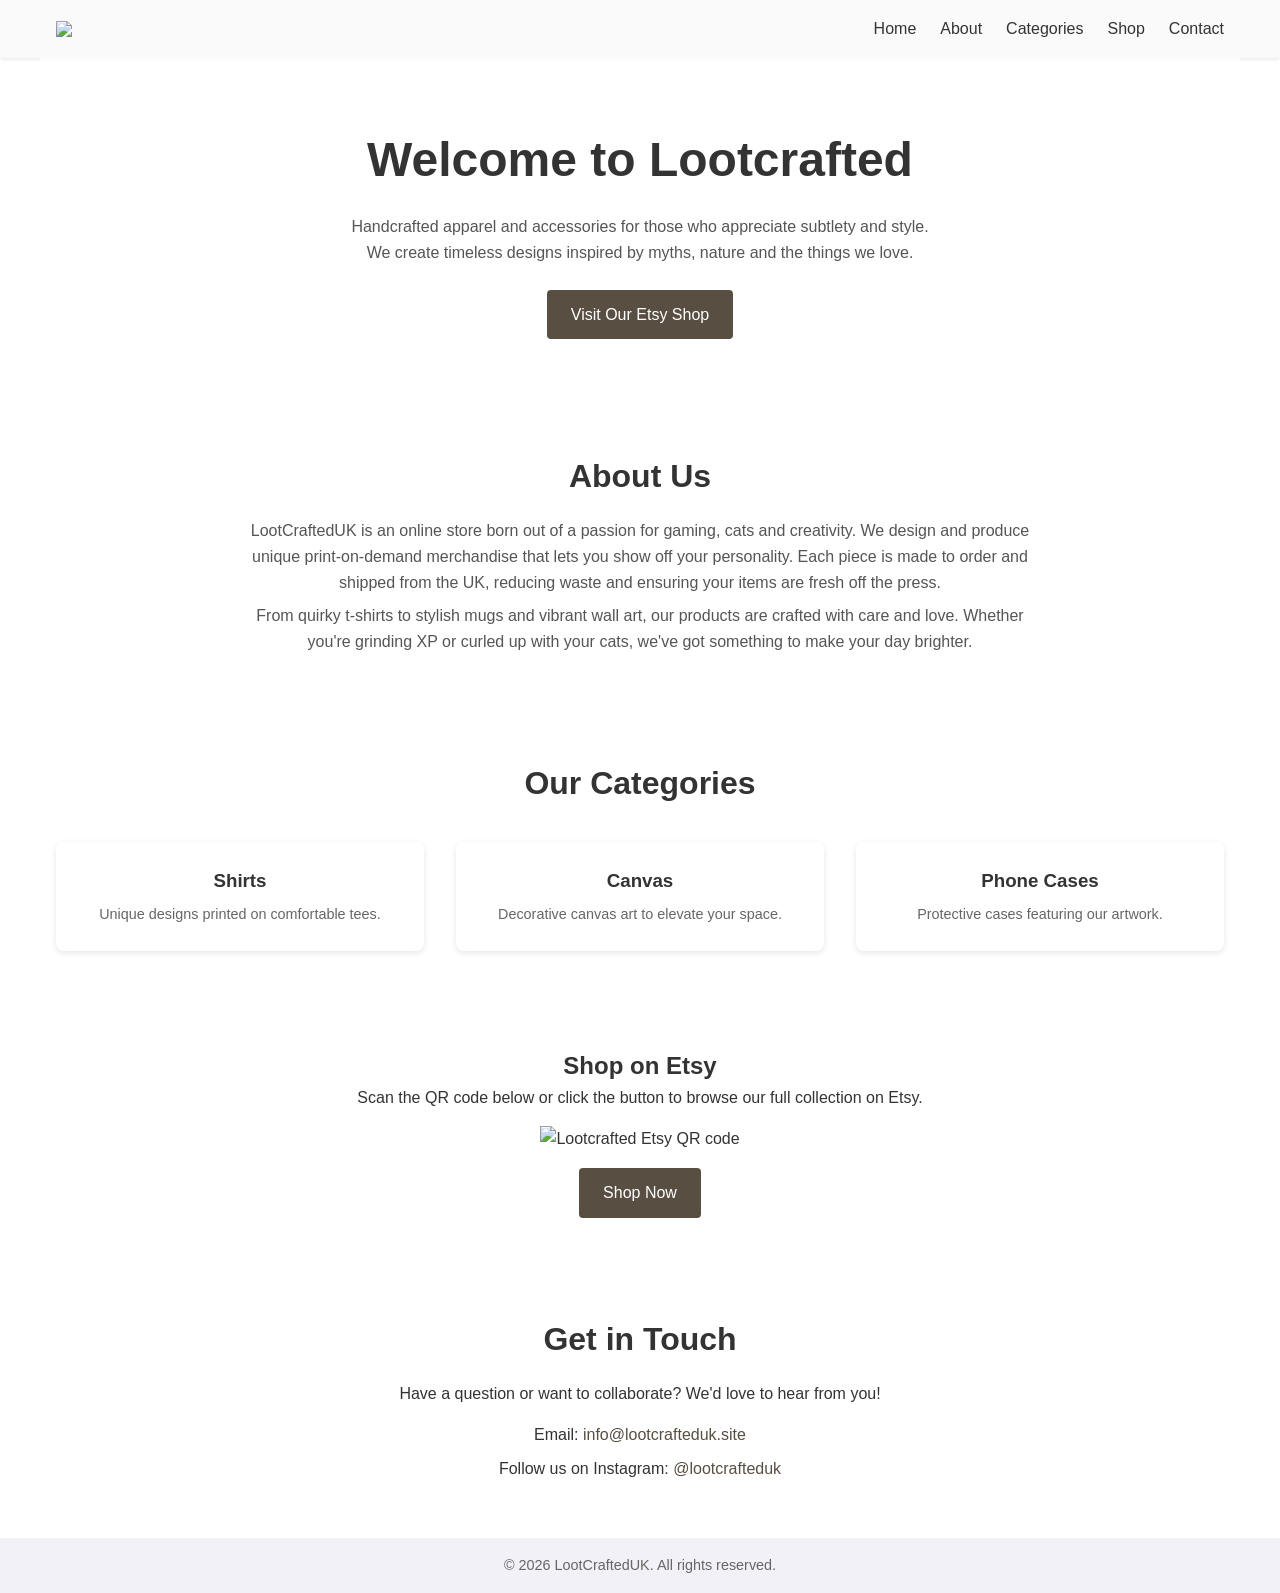
==== index.html @ 80fc5b72 "Add files via upload" ====
<!DOCTYPE html>
<html lang="en">
<head>
  <meta charset="UTF-8">
  <meta http-equiv="X-UA-Compatible" content="IE=edge">
  <meta name="viewport" content="width=device-width,initial-scale=1.0">
  <title>LootCraftedUK – Unique Loot & Gifts</title>
  <link rel="stylesheet" href="styles.css">
</head>
<body>
  <!-- Site header with navigation -->
  <header>
    <nav class="navbar">
      <div class="logo">
        <!-- Display the provided logo image -->
        <img src="images/logo.png" alt="LootCrafted logo">
      </div>
      <ul class="nav-links">
        <li><a href="#home">Home</a></li>
        <li><a href="#about">About</a></li>
        <li><a href="#products">Categories</a></li>
        <li><a href="#shop">Shop</a></li>
        <li><a href="#contact">Contact</a></li>
      </ul>
    </nav>
  </header>
  <!-- Hero section with background image and call‑to‑action -->
  <section id="home" class="hero">
    <div class="hero-content">
      <h1>Welcome to Lootcrafted</h1>
      <p>Handcrafted apparel and accessories for those who appreciate subtlety and style. We create timeless designs inspired by myths, nature and the things we love.</p>
      <a href="https://lootcrafted.etsy.com" class="btn" target="_blank">Visit Our Etsy Shop</a>
    </div>
  </section>
  <!-- About section describing the business -->
  <section id="about" class="about">
    <h2>About Us</h2>
    <p>LootCraftedUK is an online store born out of a passion for gaming, cats and creativity. We design and produce unique print‑on‑demand merchandise that lets you show off your personality. Each piece is made to order and shipped from the UK, reducing waste and ensuring your items are fresh off the press.</p>
    <p>From quirky t‑shirts to stylish mugs and vibrant wall art, our products are crafted with care and love. Whether you're grinding XP or curled up with your cats, we've got something to make your day brighter.</p>
  </section>
  <!-- Categories section -->
  <section id="products" class="products">
    <h2>Our Categories</h2>
    <div class="product-grid">
      <div class="product-item">
        <h3>Shirts</h3>
        <p>Unique designs printed on comfortable tees.</p>
      </div>
      <div class="product-item">
        <h3>Canvas</h3>
        <p>Decorative canvas art to elevate your space.</p>
      </div>
      <div class="product-item">
        <h3>Phone Cases</h3>
        <p>Protective cases featuring our artwork.</p>
      </div>
    </div>
  </section>
  <!-- Shop section with QR code -->
  <section id="shop" class="shop">
    <h2>Shop on Etsy</h2>
    <p>Scan the QR code below or click the button to browse our full collection on Etsy.</p>
    <div class="qr-container">
      <img src="images/qr.png" alt="Lootcrafted Etsy QR code">
    </div>
    <a href="https://lootcrafted.etsy.com" class="btn" target="_blank">Shop Now</a>
  </section>
  <!-- Contact section -->
  <section id="contact" class="contact">
    <h2>Get in Touch</h2>
    <p>Have a question or want to collaborate? We'd love to hear from you!</p>
    <ul>
      <li>Email: <a href="mailto:info@lootcrafteduk.site">info@lootcrafteduk.site</a></li>
      <li>Follow us on Instagram: <a href="https://www.instagram.com/lootcrafteduk" target="_blank">@lootcrafteduk</a></li>
    </ul>
  </section>
  <!-- Footer with copyright -->
  <footer>
    <p>&copy; 2026 LootCraftedUK. All rights reserved.</p>
  </footer>
</body>
</html>
---- styles.css ----
/* Reset and base styles */
* {
  margin: 0;
  padding: 0;
  box-sizing: border-box;
}

body {
  font-family: Arial, Helvetica, sans-serif;
  line-height: 1.6;
  color: #333;
  background-color: #ffffff;
}

/* Header and navigation */
header {
  background: #fafafa;
  box-shadow: 0 1px 4px rgba(0, 0, 0, 0.1);
}

.navbar {
  display: flex;
  justify-content: space-between;
  align-items: center;
  max-width: 1200px;
  margin: 0 auto;
  padding: 1rem;
}

/* Use logo image instead of text for branding */
.logo {
  font-size: 0;
}

/* Size the logo image */
.logo img {
  height: 60px;
  width: auto;
}

.nav-links {
  list-style: none;
  display: flex;
  gap: 1.5rem;
}

.nav-links a {
  text-decoration: none;
  color: #333;
  transition: color 0.3s ease;
}

/* Change hover colour to match the brand palette */
.nav-links a:hover {
  color: #584e42;
}

/* Hero section */
.hero {
  display: flex;
  align-items: center;
  justify-content: center;
  padding: 4rem 1rem;
  background-image: url('images/banner.png');
  background-size: cover;
  background-position: center;
  position: relative;
  color: #333;
}

/* Light overlay to improve contrast between text and background */
.hero::before {
  content: "";
  position: absolute;
  top: 0;
  left: 0;
  right: 0;
  bottom: 0;
  background: rgba(255, 255, 255, 0.85);
  z-index: 0;
}

/* Position hero content above the overlay and centre align */
.hero-content {
  position: relative;
  z-index: 1;
  max-width: 800px;
  text-align: center;
}

/* Larger heading and refine paragraph styling for hero */
.hero-content h1 {
  font-size: 3rem;
  margin-bottom: 1rem;
  color: #333;
}

.hero-content p {
  margin-bottom: 1.5rem;
  color: #555;
  max-width: 600px;
  margin-left: auto;
  margin-right: auto;
}

/* Buttons */
.btn {
  display: inline-block;
  padding: 0.75rem 1.5rem;
  background: #584e42;
  color: #fff;
  text-decoration: none;
  border-radius: 4px;
  transition: background 0.3s ease;
}

.btn:hover {
  background: #736656;
}

/* Remove hero-image styles as the hero now uses a background image */
.hero-image,
.hero-image img {
  display: none;
}

/* Sections */
section {
  padding: 3rem 1rem;
  max-width: 1200px;
  margin: 0 auto;
}

.about,
.products,
.contact {
  text-align: center;
}

.about h2,
.products h2,
.contact h2 {
  font-size: 2rem;
  margin-bottom: 1rem;
  color: #333;
}

.about p {
  max-width: 800px;
  margin: 0.5rem auto;
  color: #555;
}

/* Products grid */
.product-grid {
  display: flex;
  flex-wrap: wrap;
  gap: 2rem;
  justify-content: center;
  margin-top: 2rem;
}

.product-item {
  flex: 1 1 200px;
  background: #fff;
  padding: 1.5rem;
  border-radius: 8px;
  box-shadow: 0 2px 6px rgba(0, 0, 0, 0.1);
  text-align: center;
}

.product-item img {
  width: 80px;
  height: 80px;
  margin-bottom: 1rem;
}

/* Remove unused emoji icon styling */
.icon {
  display: none;
}

.product-item h3 {
  margin-bottom: 0.5rem;
  color: #333;
}

.product-item p {
  color: #666;
  font-size: 0.9rem;
}

.shop-link {
  margin-top: 2rem;
}

/* Contact section */
.contact ul {
  list-style: none;
  margin-top: 1rem;
}

.contact li {
  margin-bottom: 0.5rem;
}

/* Contact links */
.contact a {
  color: #584e42;
  text-decoration: none;
}

.contact a:hover {
  text-decoration: underline;
}

/* Shop section */
.shop {
  text-align: center;
  padding: 3rem 1rem;
}

/* QR code container */
.qr-container img {
  width: 200px;
  height: auto;
  margin: 1rem auto;
  display: block;
}

/* Footer */
footer {
  background: #f1f1f7;
  padding: 1rem 0;
  text-align: center;
  color: #666;
  font-size: 0.9rem;
}

/* Responsive behaviour */
@media (max-width: 768px) {
  .navbar {
    flex-direction: column;
    gap: 1rem;
  }
  .nav-links {
    flex-direction: column;
    gap: 1rem;
  }
  .hero {
    flex-direction: column-reverse;
    text-align: center;
  }
  .hero-content {
    margin-top: 2rem;
  }
}
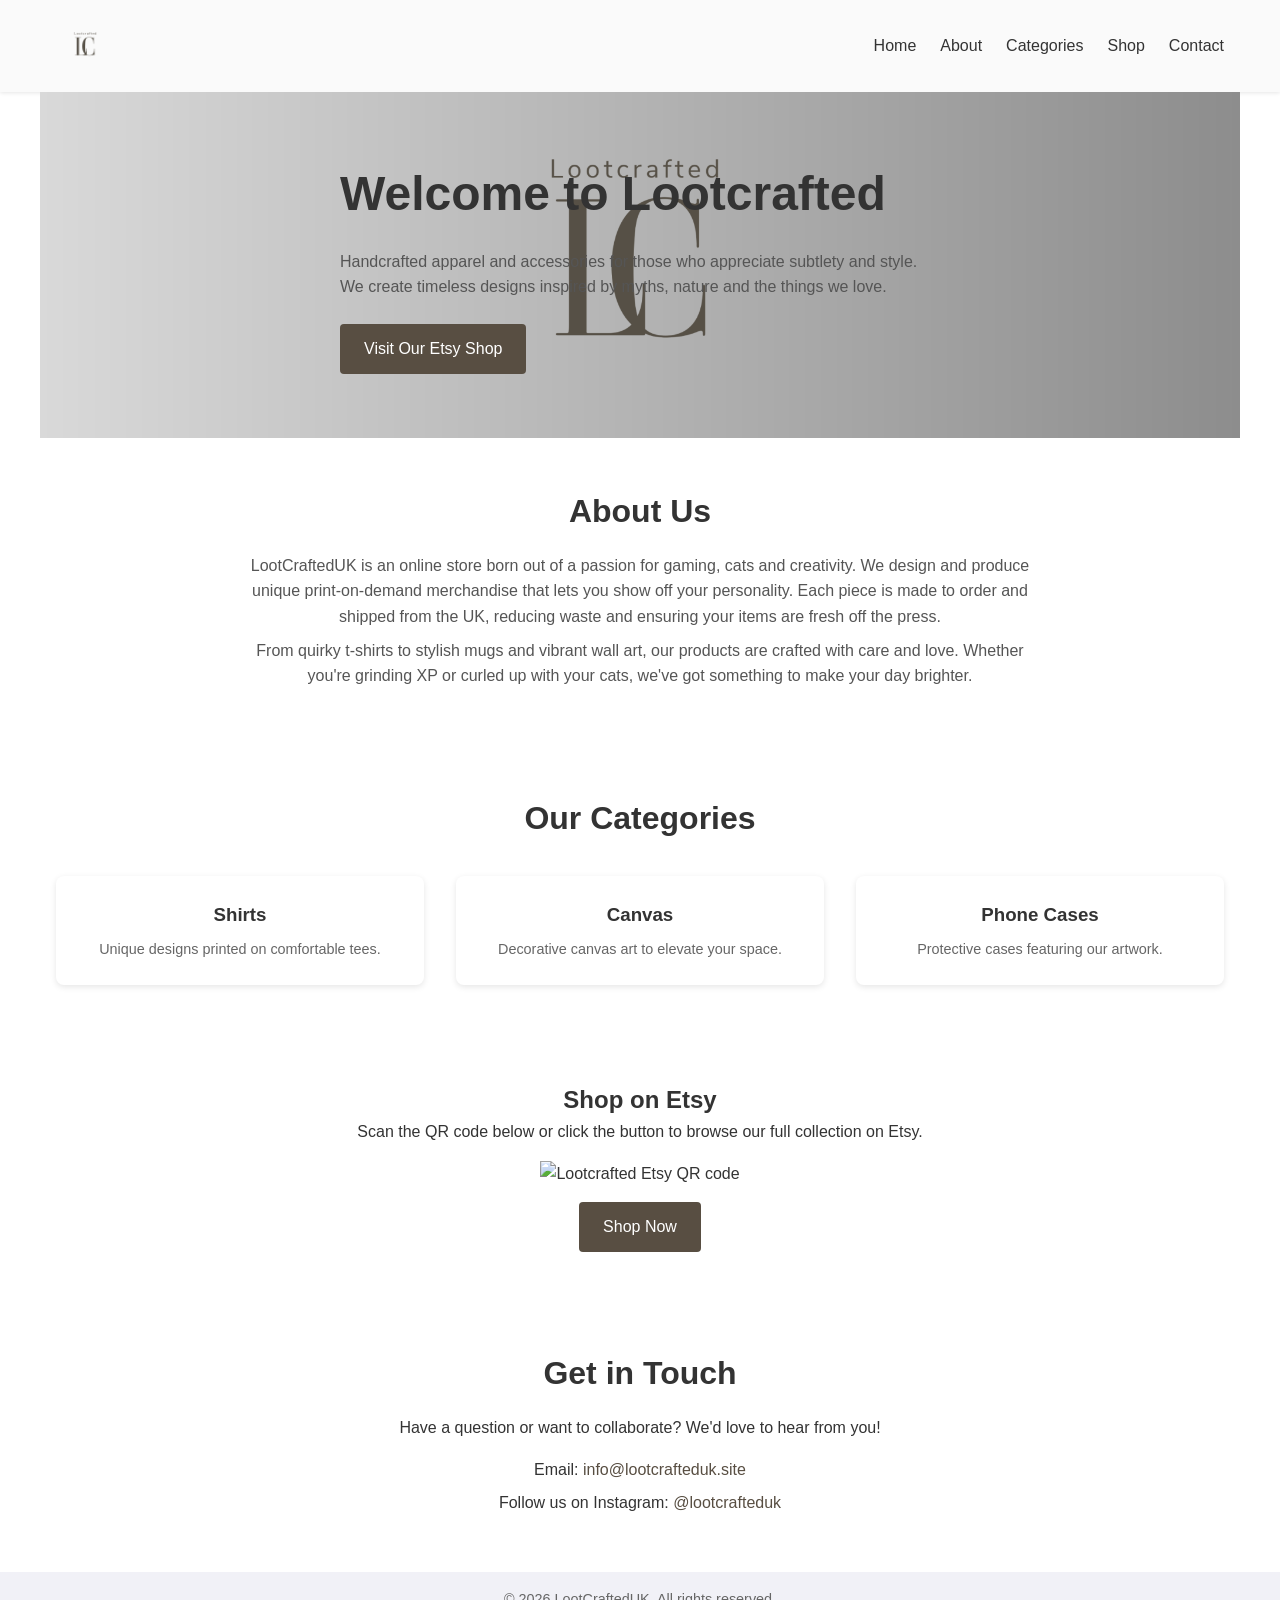
==== commit 24d71b0e: "Fix image paths for logo and QR code Updated image source paths for logo and QR code." ====
--- a/index.html
+++ b/index.html
@@ -13,7 +13,10 @@
     <nav class="navbar">
       <div class="logo">
         <!-- Display the provided logo image -->
-        <img src="images/logo.png" alt="LootCrafted logo">
+
+              <img src="logo.png" alt="LootCrafted logo">
+
+
       </div>
       <ul class="nav-links">
         <li><a href="#home">Home</a></li>
@@ -61,7 +64,7 @@
     <h2>Shop on Etsy</h2>
     <p>Scan the QR code below or click the button to browse our full collection on Etsy.</p>
     <div class="qr-container">
-      <img src="images/qr.png" alt="Lootcrafted Etsy QR code">
+      <img srcs/qr.png" alt="Lootcrafted Etsy QR code">
     </div>
     <a href="https://lootcrafted.etsy.com" class="btn" target="_blank">Shop Now</a>
   </section>
@@ -79,4 +82,4 @@
     <p>&copy; 2026 LootCraftedUK. All rights reserved.</p>
   </footer>
 </body>
-</html>+</html>
--- a/styles.css
+++ b/styles.css
@@ -60,8 +60,8 @@
   display: flex;
   align-items: center;
   justify-content: center;
-  padding: 4rem 1rem;
-  background-image: url('images/banner.png');
+     padding: 4rem 1rem;
+    background-image: url('banner.png');
   background-size: cover;
   background-position: center;
   position: relative;
@@ -69,7 +69,7 @@
 }
 
 /* Light overlay to improve contrast between text and background */
-.hero::before {
+.hero
   content: "";
   position: absolute;
   top: 0;
@@ -254,4 +254,4 @@
   .hero-content {
     margin-top: 2rem;
   }
-}+}
